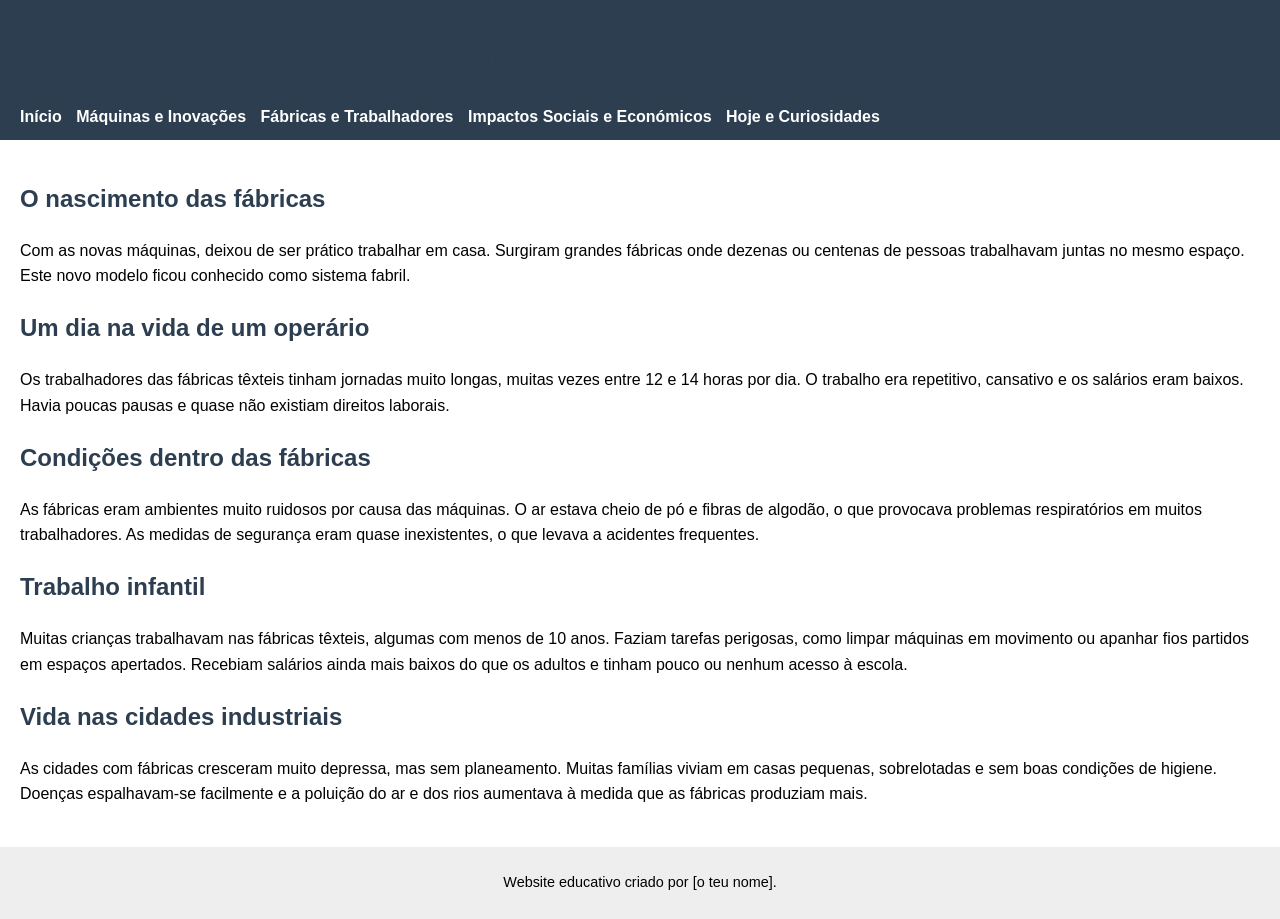
==== fabricas.html @ 40181a18 "Create fabricas.html" ====
<!DOCTYPE html>
<html lang="pt">
<head>
  <meta charset="UTF-8">
  <title>Fábricas e Trabalhadores</title>
  <link rel="stylesheet" href="style.css">
</head>
<body>
<header>
  <h1>Indústria Têxtil na Revolução Industrial</h1>
  <nav>
    <a href="index.html">Início</a>
    <a href="maquinas.html">Máquinas e Inovações</a>
    <a href="fabricas.html">Fábricas e Trabalhadores</a>
    <a href="impactos.html">Impactos Sociais e Económicos</a>
    <a href="hoje.html">Hoje e Curiosidades</a>
  </nav>
</header>

<main>
  <section>
    <h2>O nascimento das fábricas</h2>
    <p>
      Com as novas máquinas, deixou de ser prático trabalhar em casa.
      Surgiram grandes fábricas onde dezenas ou centenas de pessoas trabalhavam juntas no mesmo espaço.
      Este novo modelo ficou conhecido como sistema fabril.
    </p>
  </section>

  <section>
    <h2>Um dia na vida de um operário</h2>
    <p>
      Os trabalhadores das fábricas têxteis tinham jornadas muito longas, muitas vezes entre 12 e 14 horas por dia.
      O trabalho era repetitivo, cansativo e os salários eram baixos.
      Havia poucas pausas e quase não existiam direitos laborais.
    </p>
  </section>

  <section>
    <h2>Condições dentro das fábricas</h2>
    <p>
      As fábricas eram ambientes muito ruidosos por causa das máquinas.
      O ar estava cheio de pó e fibras de algodão, o que provocava problemas respiratórios em muitos trabalhadores.
      As medidas de segurança eram quase inexistentes, o que levava a acidentes frequentes.
    </p>
  </section>

  <section>
    <h2>Trabalho infantil</h2>
    <p>
      Muitas crianças trabalhavam nas fábricas têxteis, algumas com menos de 10 anos.
      Faziam tarefas perigosas, como limpar máquinas em movimento ou apanhar fios partidos em espaços apertados.
      Recebiam salários ainda mais baixos do que os adultos e tinham pouco ou nenhum acesso à escola.
    </p>
  </section>

  <section>
    <h2>Vida nas cidades industriais</h2>
    <p>
      As cidades com fábricas cresceram muito depressa, mas sem planeamento.
      Muitas famílias viviam em casas pequenas, sobrelotadas e sem boas condições de higiene.
      Doenças espalhavam‑se facilmente e a poluição do ar e dos rios aumentava à medida que as fábricas produziam mais.
    </p>
  </section>
</main>

<footer>
  <p>Website educativo criado por [o teu nome].</p>
</footer>
</body>
</html>
---- style.css ----
body {
  font-family: Arial, sans-serif;
  margin: 0;
  padding: 0;
  line-height: 1.6;
}

header {
  background-color: #2c3e50;
  color: white;
  padding: 10px 20px;
}

nav a {
  color: white;
  margin-right: 10px;
  text-decoration: none;
  font-weight: bold;
}

nav a:hover {
  text-decoration: underline;
}

main {
  padding: 20px;
}

section {
  margin-bottom: 20px;
}

h1, h2 {
  color: #2c3e50;
}

footer {
  background-color: #eee;
  text-align: center;
  padding: 10px;
  font-size: 0.9em;
}
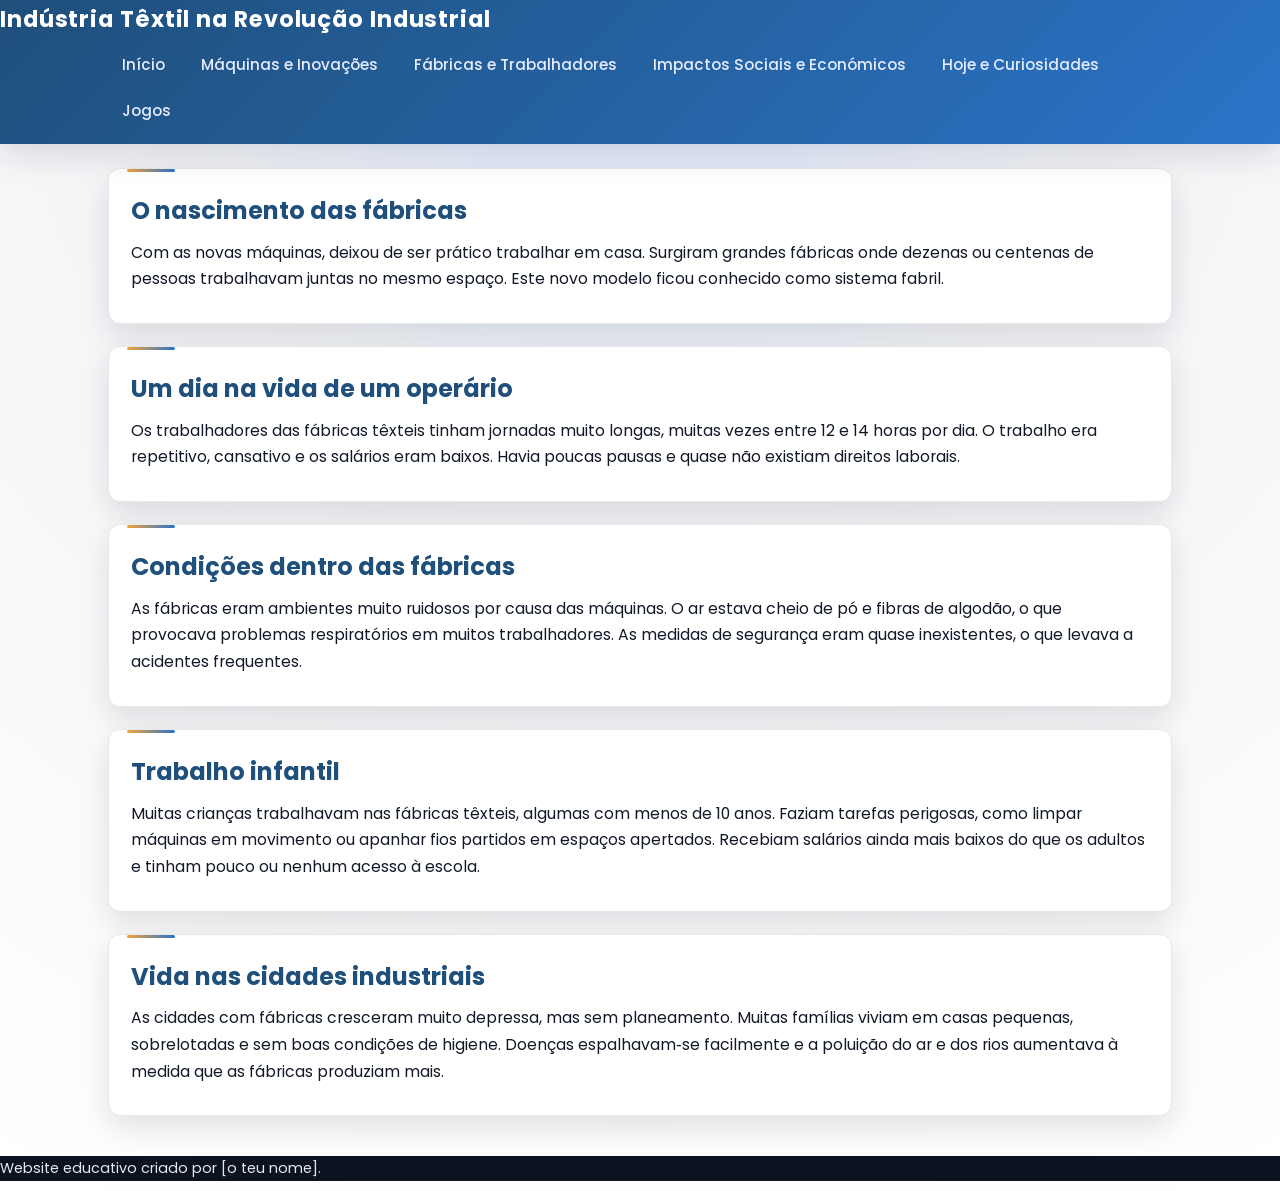
==== commit 084c7cbf: "Update fabricas.html" ====
--- a/fabricas.html
+++ b/fabricas.html
@@ -14,6 +14,8 @@
     <a href="fabricas.html">Fábricas e Trabalhadores</a>
     <a href="impactos.html">Impactos Sociais e Económicos</a>
     <a href="hoje.html">Hoje e Curiosidades</a>
+    <a href="pages/jogos.html">Jogos</a>
+
   </nav>
 </header>
 
--- a/style.css
+++ b/style.css
@@ -1,42 +1,255 @@
-body {
-  font-family: Arial, sans-serif;
+/* =========================
+   FONTES E CORES
+   ========================= */
+@import url('https://fonts.googleapis.com/css2?family=Poppins:wght@300;400;600;700&display=swap');
+
+:root {
+  --bg: #f3f4f6;
+  --bg-alt: #ffffff;
+  --primary: #1f4f7b;      /* azul escuro */
+  --primary-soft: #2b74c8; /* azul mais vivo */
+  --accent: #f2a33a;       /* laranja */
+  --text: #111827;
+  --text-light: #6b7280;
+  --border: #e5e7eb;
+  --radius: 12px;
+  --shadow: 0 12px 30px rgba(15, 23, 42, 0.12);
+  --max-width: 1100px;
+}
+
+/* Reset básico */
+* {
   margin: 0;
   padding: 0;
-  line-height: 1.6;
-}
-
+  box-sizing: border-box;
+}
+
+/* =========================
+   BASE
+   ========================= */
+html {
+  scroll-behavior: smooth;
+}
+
+body {
+  font-family: 'Poppins', system-ui, -apple-system, BlinkMacSystemFont, sans-serif;
+  background: radial-gradient(circle at top, #dde8ff 0, #f3f4f6 35%, #ffffff 100%);
+  color: var(--text);
+  line-height: 1.7;
+}
+
+/* =========================
+   HEADER + NAVBAR
+   ========================= */
 header {
-  background-color: #2c3e50;
-  color: white;
-  padding: 10px 20px;
-}
-
+  background: linear-gradient(135deg, var(--primary), var(--primary-soft));
+  color: #fff;
+  box-shadow: var(--shadow);
+  position: sticky;
+  top: 0;
+  z-index: 10;
+}
+
+header .wrapper,
+footer .wrapper {
+  max-width: var(--max-width);
+  margin: 0 auto;
+  padding: 12px 18px;
+  display: flex;
+  align-items: center;
+  justify-content: space-between;
+}
+
+header h1 {
+  font-size: 1.4rem;
+  font-weight: 700;
+  letter-spacing: 0.04em;
+}
+
+/* Se não usares .wrapper no HTML, não faz mal: o nav também funciona */
+nav {
+  max-width: var(--max-width);
+  margin: 0 auto;
+  padding: 8px 18px 14px;
+  display: flex;
+  flex-wrap: wrap;
+  gap: 8px;
+}
+
+/* Estilo dos links do menu */
 nav a {
-  color: white;
-  margin-right: 10px;
+  color: #e5ecff;
   text-decoration: none;
-  font-weight: bold;
+  padding: 6px 14px;
+  border-radius: 999px;
+  font-weight: 500;
+  font-size: 0.95rem;
+  transition: background 0.2s ease, transform 0.15s ease, box-shadow 0.15s ease;
 }
 
 nav a:hover {
+  background: rgba(255, 255, 255, 0.18);
+  box-shadow: 0 6px 14px rgba(15, 23, 42, 0.25);
+  transform: translateY(-1px);
+}
+
+/* Responsivo */
+@media (max-width: 720px) {
+  header h1 {
+    font-size: 1.1rem;
+  }
+  nav {
+    flex-direction: row;
+    flex-wrap: wrap;
+  }
+}
+
+/* =========================
+   MAIN / CONTEÚDO
+   ========================= */
+main {
+  max-width: var(--max-width);
+  margin: 24px auto 40px;
+  padding: 0 18px;
+}
+
+/* Secções como cartões */
+section {
+  background: var(--bg-alt);
+  border-radius: var(--radius);
+  border: 1px solid var(--border);
+  padding: 22px 22px 20px;
+  margin-bottom: 22px;
+  box-shadow: var(--shadow);
+  position: relative;
+  overflow: hidden;
+}
+
+/* Barra colorida discreta no topo das secções */
+section::before {
+  content: "";
+  position: absolute;
+  top: 0;
+  left: 18px;
+  width: 48px;
+  height: 3px;
+  border-radius: 999px;
+  background: linear-gradient(90deg, var(--accent), var(--primary-soft));
+}
+
+/* Títulos */
+h2 {
+  font-size: 1.5rem;
+  color: var(--primary);
+  margin-bottom: 8px;
+}
+
+h3 {
+  font-size: 1.15rem;
+  color: var(--primary-soft);
+  margin-top: 12px;
+  margin-bottom: 4px;
+}
+
+/* Texto */
+p {
+  font-size: 0.98rem;
+  color: var(--text);
+  margin-bottom: 10px;
+}
+
+p + p {
+  margin-top: 2px;
+}
+
+/* Texto mais leve (se quiseres usar <span class="sub">...) */
+.sub {
+  color: var(--text-light);
+  font-size: 0.9rem;
+}
+
+/* Listas (linha do tempo, curiosidades) */
+ul {
+  list-style: none;
+  margin-top: 8px;
+}
+
+ul li {
+  position: relative;
+  padding-left: 22px;
+  margin-bottom: 6px;
+  color: var(--text);
+}
+
+ul li::before {
+  content: "";
+  position: absolute;
+  left: 6px;
+  top: 8px;
+  width: 8px;
+  height: 8px;
+  border-radius: 999px;
+  background: var(--accent);
+}
+
+/* Links dentro do texto */
+main a {
+  color: var(--primary-soft);
   text-decoration: underline;
-}
-
-main {
-  padding: 20px;
-}
-
-section {
-  margin-bottom: 20px;
-}
-
-h1, h2 {
-  color: #2c3e50;
-}
-
+  text-underline-offset: 3px;
+  text-decoration-thickness: 2px;
+}
+
+main a:hover {
+  color: var(--accent);
+}
+
+/* =========================
+   IMAGENS
+   ========================= */
+img {
+  max-width: 100%;
+  height: auto;
+  border-radius: 10px;
+  display: block;
+  margin: 10px auto 0;
+  box-shadow: 0 10px 20px rgba(15, 23, 42, 0.25);
+}
+
+/* =========================
+   FOOTER
+   ========================= */
 footer {
-  background-color: #eee;
+  background: #0b1220;
+  color: #e5e7eb;
+  margin-top: 24px;
+}
+
+footer .wrapper {
+  padding-top: 14px;
+  padding-bottom: 14px;
   text-align: center;
-  padding: 10px;
-  font-size: 0.9em;
-}
+}
+
+footer p {
+  font-size: 0.9rem;
+  color: #e5e7eb;
+}
+
+/* =========================
+   RESPONSIVO EXTRA
+   ========================= */
+@media (max-width: 480px) {
+  main {
+    padding: 0 12px;
+  }
+  section {
+    padding: 18px 16px 16px;
+  }
+  h2 {
+    font-size: 1.3rem;
+  }
+  p {
+    font-size: 0.95rem;
+  }
+}
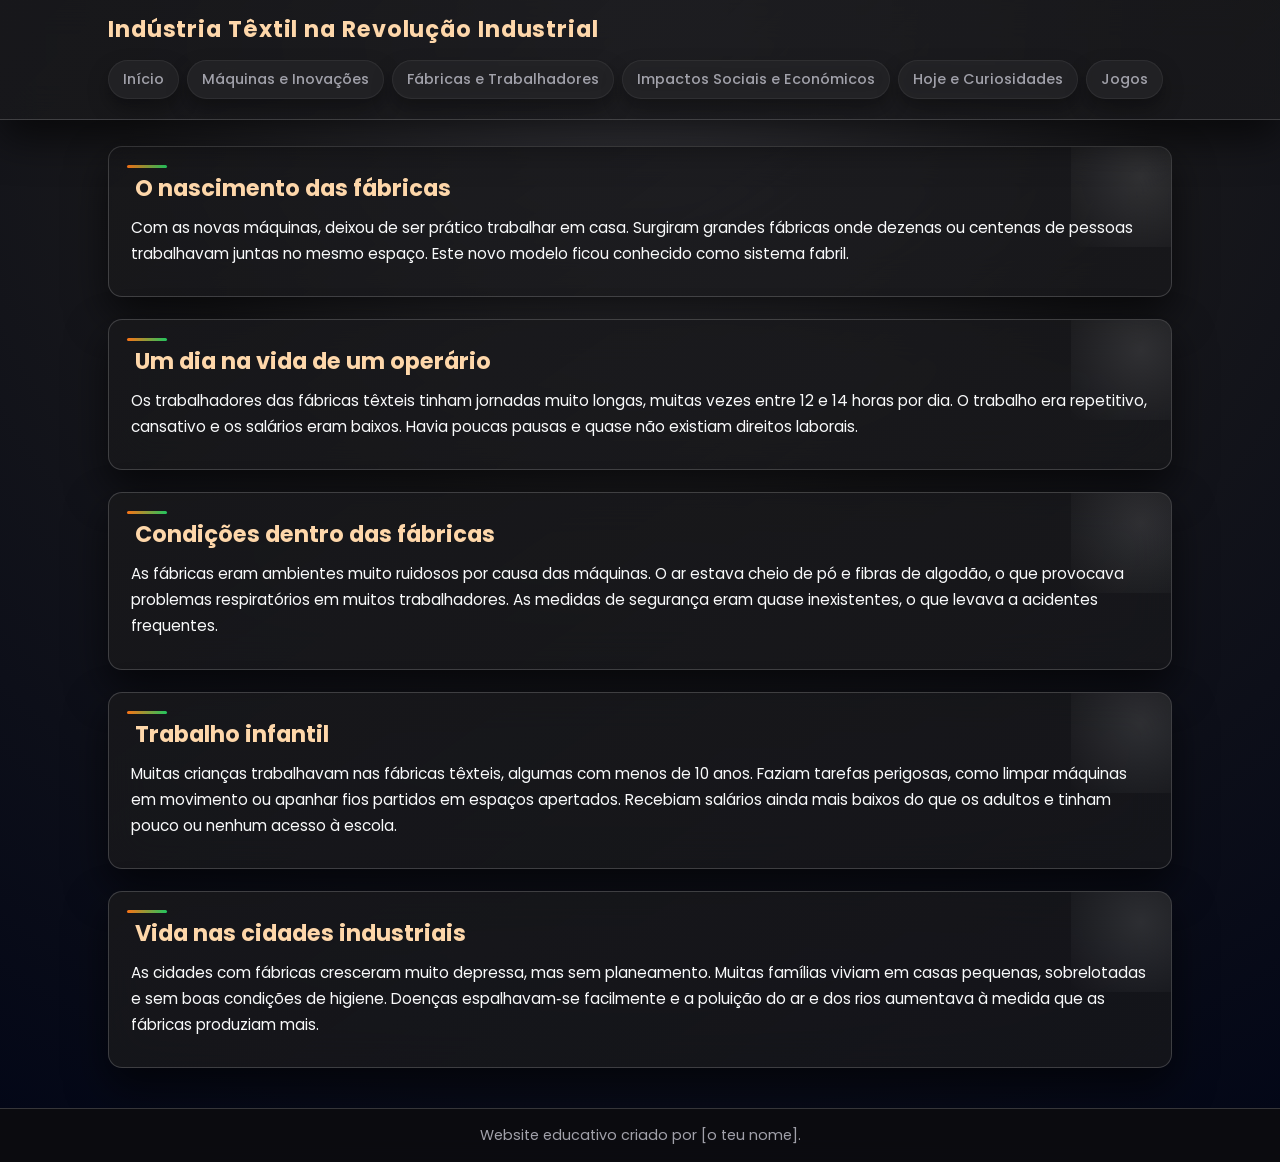
==== commit c906b7e5: "Update fabricas.html" ====
--- a/fabricas.html
+++ b/fabricas.html
@@ -14,7 +14,7 @@
     <a href="fabricas.html">Fábricas e Trabalhadores</a>
     <a href="impactos.html">Impactos Sociais e Económicos</a>
     <a href="hoje.html">Hoje e Curiosidades</a>
-    <a href="pages/jogos.html">Jogos</a>
+    <a href="jogos.html">Jogos</a>
 
   </nav>
 </header>
--- a/style.css
+++ b/style.css
@@ -1,23 +1,25 @@
 /* =========================
-   FONTES E CORES
+   FONTES E VARIÁVEIS
    ========================= */
 @import url('https://fonts.googleapis.com/css2?family=Poppins:wght@300;400;600;700&display=swap');
 
 :root {
-  --bg: #f3f4f6;
-  --bg-alt: #ffffff;
-  --primary: #1f4f7b;      /* azul escuro */
-  --primary-soft: #2b74c8; /* azul mais vivo */
-  --accent: #f2a33a;       /* laranja */
-  --text: #111827;
-  --text-light: #6b7280;
-  --border: #e5e7eb;
-  --radius: 12px;
-  --shadow: 0 12px 30px rgba(15, 23, 42, 0.12);
+  --bg: #171717;
+  --bg-gradient: radial-gradient(circle at top, #3f3f46 0, #18181b 40%, #020617 100%);
+  --glass: rgba(24, 24, 27, 0.78);
+  --glass-soft: rgba(39, 39, 42, 0.78);
+  --border: rgba(250, 250, 250, 0.18);
+  --accent: #f97316;      /* laranja */
+  --accent-soft: #fed7aa;
+  --accent-2: #22c55e;    /* verde */
+  --text: #f9fafb;
+  --text-muted: #a1a1aa;
+  --radius: 14px;
+  --shadow-glass: 0 18px 40px rgba(0, 0, 0, 0.6);
   --max-width: 1100px;
 }
 
-/* Reset básico */
+/* Reset */
 * {
   margin: 0;
   padding: 0;
@@ -33,64 +35,71 @@
 
 body {
   font-family: 'Poppins', system-ui, -apple-system, BlinkMacSystemFont, sans-serif;
-  background: radial-gradient(circle at top, #dde8ff 0, #f3f4f6 35%, #ffffff 100%);
+  background: var(--bg-gradient);
   color: var(--text);
   line-height: 1.7;
 }
 
 /* =========================
-   HEADER + NAVBAR
+   HEADER + NAVBAR (VIDRO)
    ========================= */
 header {
-  background: linear-gradient(135deg, var(--primary), var(--primary-soft));
-  color: #fff;
-  box-shadow: var(--shadow);
   position: sticky;
   top: 0;
-  z-index: 10;
-}
-
-header .wrapper,
-footer .wrapper {
+  z-index: 20;
+  background: linear-gradient(
+      135deg,
+      rgba(24, 24, 27, 0.92),
+      rgba(24, 24, 27, 0.8)
+    );
+  backdrop-filter: blur(18px);
+  -webkit-backdrop-filter: blur(18px);
+  border-bottom: 1px solid var(--border);
+  box-shadow: var(--shadow-glass);
+}
+
+header h1 {
   max-width: var(--max-width);
   margin: 0 auto;
-  padding: 12px 18px;
-  display: flex;
-  align-items: center;
-  justify-content: space-between;
-}
-
-header h1 {
+  padding: 10px 18px 0;
   font-size: 1.4rem;
   font-weight: 700;
   letter-spacing: 0.04em;
-}
-
-/* Se não usares .wrapper no HTML, não faz mal: o nav também funciona */
+  color: var(--accent-soft);
+}
+
+/* NAV */
 nav {
   max-width: var(--max-width);
-  margin: 0 auto;
-  padding: 8px 18px 14px;
+  margin: 4px auto 8px;
+  padding: 8px 18px 12px;
   display: flex;
   flex-wrap: wrap;
   gap: 8px;
 }
 
-/* Estilo dos links do menu */
 nav a {
-  color: #e5ecff;
+  color: var(--text-muted);
   text-decoration: none;
   padding: 6px 14px;
   border-radius: 999px;
   font-weight: 500;
-  font-size: 0.95rem;
-  transition: background 0.2s ease, transform 0.15s ease, box-shadow 0.15s ease;
+  font-size: 0.9rem;
+  background: rgba(39, 39, 42, 0.7);
+  border: 1px solid rgba(250, 250, 250, 0.06);
+  backdrop-filter: blur(10px);
+  -webkit-backdrop-filter: blur(10px);
+  box-shadow: 0 10px 20px rgba(0, 0, 0, 0.35);
+  transition: background 0.2s ease, color 0.2s ease, transform 0.12s ease,
+    box-shadow 0.12s ease, border-color 0.2s ease;
 }
 
 nav a:hover {
-  background: rgba(255, 255, 255, 0.18);
-  box-shadow: 0 6px 14px rgba(15, 23, 42, 0.25);
+  background: rgba(24, 24, 27, 0.95);
+  color: var(--accent-soft);
+  border-color: rgba(248, 250, 252, 0.3);
   transform: translateY(-1px);
+  box-shadow: 0 14px 26px rgba(0, 0, 0, 0.55);
 }
 
 /* Responsivo */
@@ -98,77 +107,93 @@
   header h1 {
     font-size: 1.1rem;
   }
-  nav {
-    flex-direction: row;
-    flex-wrap: wrap;
-  }
-}
-
-/* =========================
-   MAIN / CONTEÚDO
+}
+
+/* =========================
+   MAIN / SEÇÕES (CARTÕES VIDRO)
    ========================= */
 main {
   max-width: var(--max-width);
-  margin: 24px auto 40px;
+  margin: 26px auto 40px;
   padding: 0 18px;
 }
 
-/* Secções como cartões */
 section {
-  background: var(--bg-alt);
+  position: relative;
+  margin-bottom: 22px;
+  padding: 22px 22px 20px;
   border-radius: var(--radius);
+  background: linear-gradient(
+      145deg,
+      rgba(24, 24, 27, 0.88),
+      rgba(24, 24, 27, 0.75)
+    );
   border: 1px solid var(--border);
-  padding: 22px 22px 20px;
-  margin-bottom: 22px;
-  box-shadow: var(--shadow);
-  position: relative;
+  backdrop-filter: blur(20px);
+  -webkit-backdrop-filter: blur(20px);
+  box-shadow: var(--shadow-glass);
   overflow: hidden;
 }
 
-/* Barra colorida discreta no topo das secções */
+/* detalhe decorativo em cima da secção */
 section::before {
   content: "";
   position: absolute;
-  top: 0;
+  top: -40px;
+  right: -40px;
+  width: 140px;
+  height: 140px;
+  background: radial-gradient(circle, rgba(248, 250, 252, 0.12), transparent);
+  opacity: 0.9;
+}
+
+/* pequena barra colorida à esquerda do título */
+section::after {
+  content: "";
+  position: absolute;
+  top: 18px;
   left: 18px;
-  width: 48px;
+  width: 40px;
   height: 3px;
   border-radius: 999px;
-  background: linear-gradient(90deg, var(--accent), var(--primary-soft));
-}
-
-/* Títulos */
+  background: linear-gradient(90deg, var(--accent), var(--accent-2));
+}
+
+/* =========================
+   TÍTULOS E TEXTO
+   ========================= */
 h2 {
-  font-size: 1.5rem;
-  color: var(--primary);
+  font-size: 1.4rem;
+  color: var(--accent-soft);
   margin-bottom: 8px;
+  padding-left: 4px;
 }
 
 h3 {
-  font-size: 1.15rem;
-  color: var(--primary-soft);
+  font-size: 1.1rem;
+  color: var(--accent);
   margin-top: 12px;
   margin-bottom: 4px;
 }
 
-/* Texto */
 p {
-  font-size: 0.98rem;
+  font-size: 0.96rem;
   color: var(--text);
-  margin-bottom: 10px;
+  margin-bottom: 9px;
 }
 
 p + p {
   margin-top: 2px;
 }
 
-/* Texto mais leve (se quiseres usar <span class="sub">...) */
 .sub {
-  color: var(--text-light);
-  font-size: 0.9rem;
-}
-
-/* Listas (linha do tempo, curiosidades) */
+  font-size: 0.88rem;
+  color: var(--text-muted);
+}
+
+/* =========================
+   LISTAS
+   ========================= */
 ul {
   list-style: none;
   margin-top: 8px;
@@ -179,6 +204,7 @@
   padding-left: 22px;
   margin-bottom: 6px;
   color: var(--text);
+  font-size: 0.95rem;
 }
 
 ul li::before {
@@ -186,54 +212,56 @@
   position: absolute;
   left: 6px;
   top: 8px;
-  width: 8px;
-  height: 8px;
+  width: 7px;
+  height: 7px;
   border-radius: 999px;
-  background: var(--accent);
-}
-
-/* Links dentro do texto */
+  background: radial-gradient(circle, var(--accent), var(--accent-2));
+}
+
+/* =========================
+   IMAGENS
+   ========================= */
+img {
+  max-width: 100%;
+  height: auto;
+  border-radius: 12px;
+  display: block;
+  margin: 10px auto 0;
+  box-shadow: 0 16px 35px rgba(0, 0, 0, 0.7);
+  border: 1px solid rgba(250, 250, 250, 0.1);
+}
+
+/* =========================
+   LINKS NO CONTEÚDO
+   ========================= */
 main a {
-  color: var(--primary-soft);
+  color: var(--accent-soft);
   text-decoration: underline;
   text-underline-offset: 3px;
   text-decoration-thickness: 2px;
 }
 
 main a:hover {
-  color: var(--accent);
-}
-
-/* =========================
-   IMAGENS
-   ========================= */
-img {
-  max-width: 100%;
-  height: auto;
-  border-radius: 10px;
-  display: block;
-  margin: 10px auto 0;
-  box-shadow: 0 10px 20px rgba(15, 23, 42, 0.25);
+  color: var(--accent-2);
 }
 
 /* =========================
    FOOTER
    ========================= */
 footer {
-  background: #0b1220;
-  color: #e5e7eb;
-  margin-top: 24px;
-}
-
-footer .wrapper {
-  padding-top: 14px;
-  padding-bottom: 14px;
+  background: rgba(12, 12, 16, 0.96);
+  border-top: 1px solid var(--border);
+  backdrop-filter: blur(12px);
+  -webkit-backdrop-filter: blur(12px);
+}
+
+footer p {
+  max-width: var(--max-width);
+  margin: 0 auto;
+  padding: 14px 18px;
   text-align: center;
-}
-
-footer p {
   font-size: 0.9rem;
-  color: #e5e7eb;
+  color: var(--text-muted);
 }
 
 /* =========================
@@ -247,9 +275,9 @@
     padding: 18px 16px 16px;
   }
   h2 {
-    font-size: 1.3rem;
+    font-size: 1.25rem;
   }
   p {
-    font-size: 0.95rem;
-  }
-}
+    font-size: 0.93rem;
+  }
+}
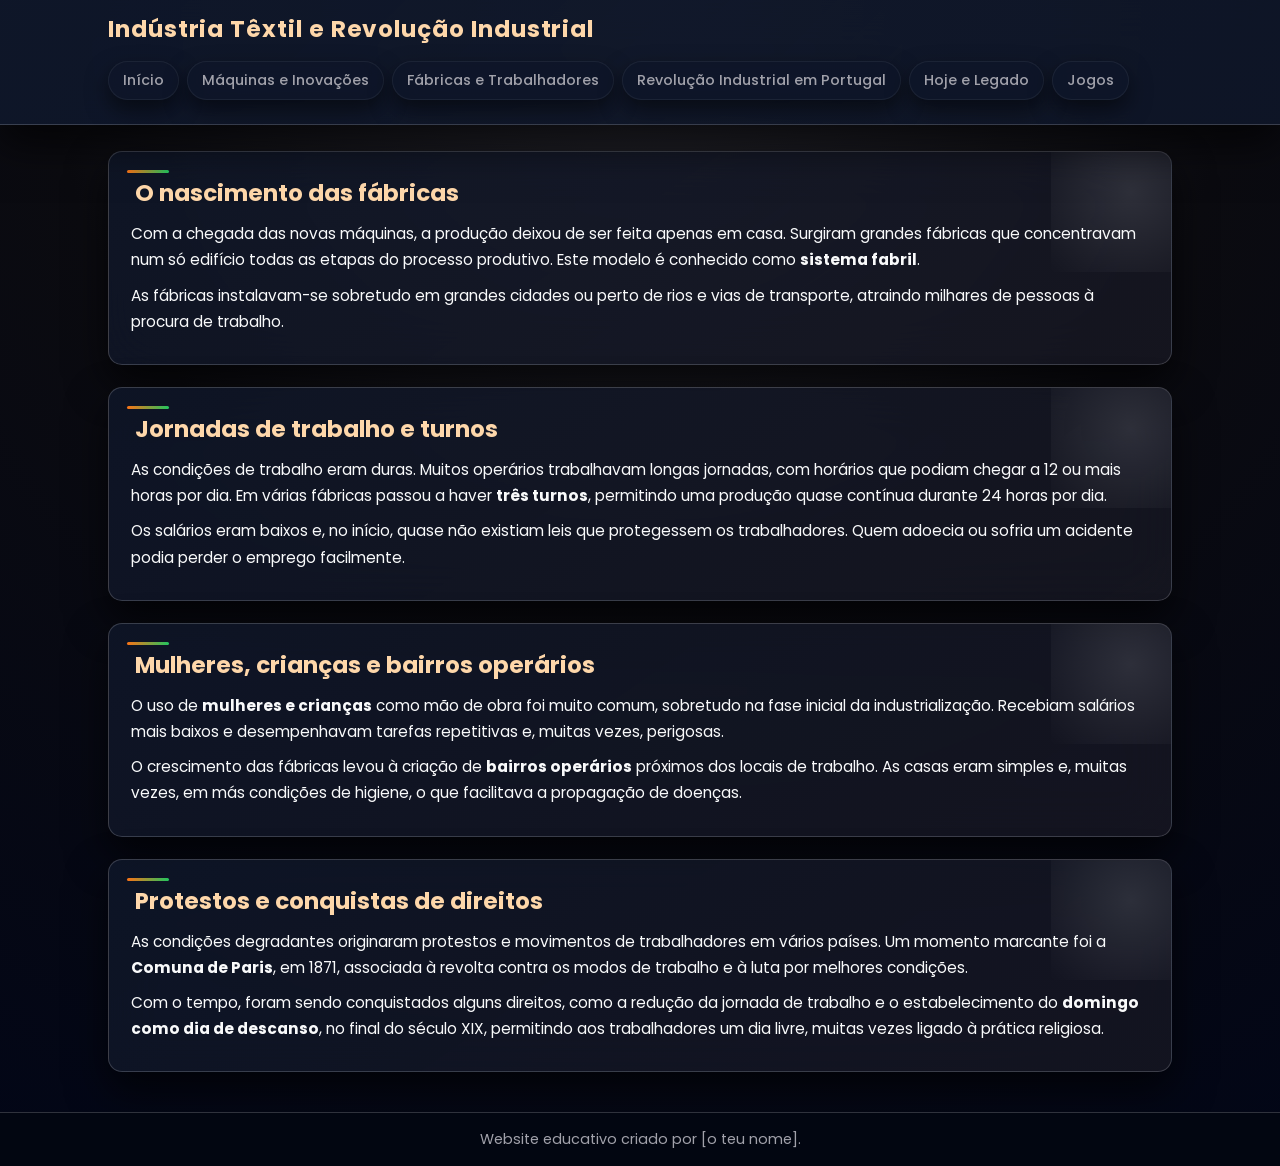
==== commit 3bda9292: "Update fabricas.html" ====
--- a/fabricas.html
+++ b/fabricas.html
@@ -7,15 +7,14 @@
 </head>
 <body>
 <header>
-  <h1>Indústria Têxtil na Revolução Industrial</h1>
+  <h1>Indústria Têxtil e Revolução Industrial</h1>
   <nav>
     <a href="index.html">Início</a>
     <a href="maquinas.html">Máquinas e Inovações</a>
     <a href="fabricas.html">Fábricas e Trabalhadores</a>
-    <a href="impactos.html">Impactos Sociais e Económicos</a>
-    <a href="hoje.html">Hoje e Curiosidades</a>
+    <a href="portugal.html">Revolução Industrial em Portugal</a>
+    <a href="hoje.html">Hoje e Legado</a>
     <a href="jogos.html">Jogos</a>
-
   </nav>
 </header>
 
@@ -23,45 +22,55 @@
   <section>
     <h2>O nascimento das fábricas</h2>
     <p>
-      Com as novas máquinas, deixou de ser prático trabalhar em casa.
-      Surgiram grandes fábricas onde dezenas ou centenas de pessoas trabalhavam juntas no mesmo espaço.
-      Este novo modelo ficou conhecido como sistema fabril.
+      Com a chegada das novas máquinas, a produção deixou de ser feita apenas em casa.
+      Surgiram grandes fábricas que concentravam num só edifício todas as etapas do processo
+      produtivo. Este modelo é conhecido como <strong>sistema fabril</strong>.
+    </p>
+    <p>
+      As fábricas instalavam-se sobretudo em grandes cidades ou perto de rios e vias de
+      transporte, atraindo milhares de pessoas à procura de trabalho.
     </p>
   </section>
 
   <section>
-    <h2>Um dia na vida de um operário</h2>
+    <h2>Jornadas de trabalho e turnos</h2>
     <p>
-      Os trabalhadores das fábricas têxteis tinham jornadas muito longas, muitas vezes entre 12 e 14 horas por dia.
-      O trabalho era repetitivo, cansativo e os salários eram baixos.
-      Havia poucas pausas e quase não existiam direitos laborais.
+      As condições de trabalho eram duras. Muitos operários trabalhavam longas jornadas,
+      com horários que podiam chegar a 12 ou mais horas por dia. Em várias fábricas
+      passou a haver <strong>três turnos</strong>, permitindo uma produção quase contínua durante
+      24 horas por dia.
+    </p>
+    <p>
+      Os salários eram baixos e, no início, quase não existiam leis que protegessem os
+      trabalhadores. Quem adoecia ou sofria um acidente podia perder o emprego facilmente.
     </p>
   </section>
 
   <section>
-    <h2>Condições dentro das fábricas</h2>
+    <h2>Mulheres, crianças e bairros operários</h2>
     <p>
-      As fábricas eram ambientes muito ruidosos por causa das máquinas.
-      O ar estava cheio de pó e fibras de algodão, o que provocava problemas respiratórios em muitos trabalhadores.
-      As medidas de segurança eram quase inexistentes, o que levava a acidentes frequentes.
+      O uso de <strong>mulheres e crianças</strong> como mão de obra foi muito comum, sobretudo na fase
+      inicial da industrialização. Recebiam salários mais baixos e desempenhavam tarefas
+      repetitivas e, muitas vezes, perigosas.
+    </p>
+    <p>
+      O crescimento das fábricas levou à criação de <strong>bairros operários</strong> próximos dos locais
+      de trabalho. As casas eram simples e, muitas vezes, em más condições de higiene, o
+      que facilitava a propagação de doenças.
     </p>
   </section>
 
   <section>
-    <h2>Trabalho infantil</h2>
+    <h2>Protestos e conquistas de direitos</h2>
     <p>
-      Muitas crianças trabalhavam nas fábricas têxteis, algumas com menos de 10 anos.
-      Faziam tarefas perigosas, como limpar máquinas em movimento ou apanhar fios partidos em espaços apertados.
-      Recebiam salários ainda mais baixos do que os adultos e tinham pouco ou nenhum acesso à escola.
+      As condições degradantes originaram protestos e movimentos de trabalhadores em vários
+      países. Um momento marcante foi a <strong>Comuna de Paris</strong>, em 1871, associada à revolta
+      contra os modos de trabalho e à luta por melhores condições.
     </p>
-  </section>
-
-  <section>
-    <h2>Vida nas cidades industriais</h2>
     <p>
-      As cidades com fábricas cresceram muito depressa, mas sem planeamento.
-      Muitas famílias viviam em casas pequenas, sobrelotadas e sem boas condições de higiene.
-      Doenças espalhavam‑se facilmente e a poluição do ar e dos rios aumentava à medida que as fábricas produziam mais.
+      Com o tempo, foram sendo conquistados alguns direitos, como a redução da jornada de
+      trabalho e o estabelecimento do <strong>domingo como dia de descanso</strong>, no final do século XIX,
+      permitindo aos trabalhadores um dia livre, muitas vezes ligado à prática religiosa.
     </p>
   </section>
 </main>
--- a/style.css
+++ b/style.css
@@ -4,18 +4,17 @@
 @import url('https://fonts.googleapis.com/css2?family=Poppins:wght@300;400;600;700&display=swap');
 
 :root {
-  --bg: #171717;
-  --bg-gradient: radial-gradient(circle at top, #3f3f46 0, #18181b 40%, #020617 100%);
-  --glass: rgba(24, 24, 27, 0.78);
-  --glass-soft: rgba(39, 39, 42, 0.78);
-  --border: rgba(250, 250, 250, 0.18);
+  --bg-gradient: radial-gradient(circle at top, #27272f 0, #0b0b10 45%, #020617 100%);
+  --panel: rgba(15, 23, 42, 0.82);
+  --panel-soft: rgba(24, 24, 35, 0.78);
+  --border: rgba(248, 250, 252, 0.18);
   --accent: #f97316;      /* laranja */
   --accent-soft: #fed7aa;
   --accent-2: #22c55e;    /* verde */
   --text: #f9fafb;
   --text-muted: #a1a1aa;
   --radius: 14px;
-  --shadow-glass: 0 18px 40px rgba(0, 0, 0, 0.6);
+  --shadow: 0 18px 40px rgba(0, 0, 0, 0.65);
   --max-width: 1100px;
 }
 
@@ -41,7 +40,7 @@
 }
 
 /* =========================
-   HEADER + NAVBAR (VIDRO)
+   HEADER + NAVBAR (GLASS)
    ========================= */
 header {
   position: sticky;
@@ -49,20 +48,20 @@
   z-index: 20;
   background: linear-gradient(
       135deg,
-      rgba(24, 24, 27, 0.92),
-      rgba(24, 24, 27, 0.8)
+      rgba(15, 23, 42, 0.96),
+      rgba(15, 23, 42, 0.86)
     );
-  backdrop-filter: blur(18px);
-  -webkit-backdrop-filter: blur(18px);
+  backdrop-filter: blur(20px);
+  -webkit-backdrop-filter: blur(20px);
   border-bottom: 1px solid var(--border);
-  box-shadow: var(--shadow-glass);
+  box-shadow: var(--shadow);
 }
 
 header h1 {
   max-width: var(--max-width);
   margin: 0 auto;
   padding: 10px 18px 0;
-  font-size: 1.4rem;
+  font-size: 1.45rem;
   font-weight: 700;
   letter-spacing: 0.04em;
   color: var(--accent-soft);
@@ -71,8 +70,8 @@
 /* NAV */
 nav {
   max-width: var(--max-width);
-  margin: 4px auto 8px;
-  padding: 8px 18px 12px;
+  margin: 4px auto 10px;
+  padding: 8px 18px 14px;
   display: flex;
   flex-wrap: wrap;
   gap: 8px;
@@ -85,32 +84,32 @@
   border-radius: 999px;
   font-weight: 500;
   font-size: 0.9rem;
-  background: rgba(39, 39, 42, 0.7);
-  border: 1px solid rgba(250, 250, 250, 0.06);
-  backdrop-filter: blur(10px);
-  -webkit-backdrop-filter: blur(10px);
-  box-shadow: 0 10px 20px rgba(0, 0, 0, 0.35);
+  background: rgba(15, 23, 42, 0.78);
+  border: 1px solid rgba(248, 250, 252, 0.06);
+  backdrop-filter: blur(12px);
+  -webkit-backdrop-filter: blur(12px);
+  box-shadow: 0 10px 22px rgba(0, 0, 0, 0.5);
   transition: background 0.2s ease, color 0.2s ease, transform 0.12s ease,
     box-shadow 0.12s ease, border-color 0.2s ease;
 }
 
 nav a:hover {
-  background: rgba(24, 24, 27, 0.95);
+  background: rgba(15, 23, 42, 0.98);
   color: var(--accent-soft);
   border-color: rgba(248, 250, 252, 0.3);
   transform: translateY(-1px);
-  box-shadow: 0 14px 26px rgba(0, 0, 0, 0.55);
+  box-shadow: 0 16px 30px rgba(0, 0, 0, 0.65);
 }
 
 /* Responsivo */
 @media (max-width: 720px) {
   header h1 {
-    font-size: 1.1rem;
-  }
-}
-
-/* =========================
-   MAIN / SEÇÕES (CARTÕES VIDRO)
+    font-size: 1.15rem;
+  }
+}
+
+/* =========================
+   MAIN / SEÇÕES (PAINÉIS)
    ========================= */
 main {
   max-width: var(--max-width);
@@ -125,35 +124,35 @@
   border-radius: var(--radius);
   background: linear-gradient(
       145deg,
-      rgba(24, 24, 27, 0.88),
-      rgba(24, 24, 27, 0.75)
+      var(--panel),
+      var(--panel-soft)
     );
   border: 1px solid var(--border);
-  backdrop-filter: blur(20px);
-  -webkit-backdrop-filter: blur(20px);
-  box-shadow: var(--shadow-glass);
+  backdrop-filter: blur(25px);
+  -webkit-backdrop-filter: blur(25px);
+  box-shadow: var(--shadow);
   overflow: hidden;
 }
 
-/* detalhe decorativo em cima da secção */
+/* brilho decorativo */
 section::before {
   content: "";
   position: absolute;
   top: -40px;
   right: -40px;
-  width: 140px;
-  height: 140px;
-  background: radial-gradient(circle, rgba(248, 250, 252, 0.12), transparent);
+  width: 160px;
+  height: 160px;
+  background: radial-gradient(circle, rgba(248, 250, 252, 0.13), transparent);
   opacity: 0.9;
 }
 
-/* pequena barra colorida à esquerda do título */
+/* barra colorida junto ao título */
 section::after {
   content: "";
   position: absolute;
   top: 18px;
   left: 18px;
-  width: 40px;
+  width: 42px;
   height: 3px;
   border-radius: 999px;
   background: linear-gradient(90deg, var(--accent), var(--accent-2));
@@ -163,7 +162,7 @@
    TÍTULOS E TEXTO
    ========================= */
 h2 {
-  font-size: 1.4rem;
+  font-size: 1.45rem;
   color: var(--accent-soft);
   margin-bottom: 8px;
   padding-left: 4px;
@@ -228,7 +227,7 @@
   display: block;
   margin: 10px auto 0;
   box-shadow: 0 16px 35px rgba(0, 0, 0, 0.7);
-  border: 1px solid rgba(250, 250, 250, 0.1);
+  border: 1px solid rgba(248, 250, 252, 0.12);
 }
 
 /* =========================
@@ -246,13 +245,128 @@
 }
 
 /* =========================
+   SOPA DE LETRAS (para jogos.html)
+   ========================= */
+.sopa-container {
+  display: flex;
+  flex-direction: column;
+  gap: 16px;
+  align-items: center;
+}
+
+.sopa-grid {
+  border-collapse: collapse;
+  margin-top: 10px;
+  user-select: none;
+}
+
+.sopa-grid td {
+  width: 32px;
+  height: 32px;
+  text-align: center;
+  vertical-align: middle;
+  border: 1px solid rgba(248, 250, 252, 0.25);
+  font-weight: 600;
+  text-transform: uppercase;
+  cursor: pointer;
+  background-color: rgba(15, 23, 42, 0.9);
+  color: #f9fafb; /* letras sempre visíveis */
+  transition: background 0.15s ease, color 0.15s ease, transform 0.08s ease;
+}
+
+.sopa-grid td:hover {
+  transform: translateY(-1px);
+}
+
+.sopa-grid td.selecionado {
+  background-color: #4b5563;
+  color: #f9fafb;
+}
+
+.sopa-grid td.certo {
+  background-color: #22c55e;
+  color: #ffffff;
+}
+
+.sopa-grid td.errado {
+  background-color: #fecaca;
+  color: #111827;
+}
+
+.lista-palavras {
+  display: flex;
+  flex-wrap: wrap;
+  gap: 8px 16px;
+  justify-content: center;
+  margin-top: 10px;
+}
+
+.lista-palavras span {
+  background: rgba(24, 24, 35, 0.85);
+  border-radius: 999px;
+  padding: 4px 10px;
+  font-size: 0.85rem;
+  font-weight: 600;
+  text-transform: uppercase;
+  color: var(--accent-soft);
+  border: 1px solid rgba(248, 250, 252, 0.18);
+}
+
+.lista-palavras span.encontrada {
+  background: #22c55e;
+  color: #ffffff;
+}
+
+.dica {
+  font-size: 0.9rem;
+  color: var(--text-muted);
+  text-align: center;
+  margin-top: 6px;
+}
+
+.botoes-jogo {
+  display: flex;
+  gap: 10px;
+  margin-top: 10px;
+  justify-content: center;
+  flex-wrap: wrap;
+}
+
+.botoes-jogo button {
+  padding: 6px 14px;
+  border-radius: 999px;
+  border: 1px solid rgba(248, 250, 252, 0.25);
+  background: rgba(24, 24, 35, 0.9);
+  color: var(--text);
+  font-weight: 600;
+  cursor: pointer;
+  box-shadow: 0 10px 24px rgba(0, 0, 0, 0.55);
+  transition: background 0.2s ease, transform 0.1s ease, box-shadow 0.1s ease,
+    border-color 0.2s ease;
+}
+
+.botoes-jogo button:hover {
+  background: rgba(15, 23, 42, 1);
+  border-color: var(--accent-soft);
+  transform: translateY(-1px);
+  box-shadow: 0 14px 30px rgba(0, 0, 0, 0.7);
+}
+
+.mensagem {
+  margin-top: 8px;
+  font-size: 0.95rem;
+  text-align: center;
+  font-weight: 600;
+}
+
+/* =========================
    FOOTER
    ========================= */
 footer {
-  background: rgba(12, 12, 16, 0.96);
+  background: rgba(3, 7, 18, 0.96);
   border-top: 1px solid var(--border);
-  backdrop-filter: blur(12px);
-  -webkit-backdrop-filter: blur(12px);
+  backdrop-filter: blur(14px);
+  -webkit-backdrop-filter: blur(14px);
 }
 
 footer p {
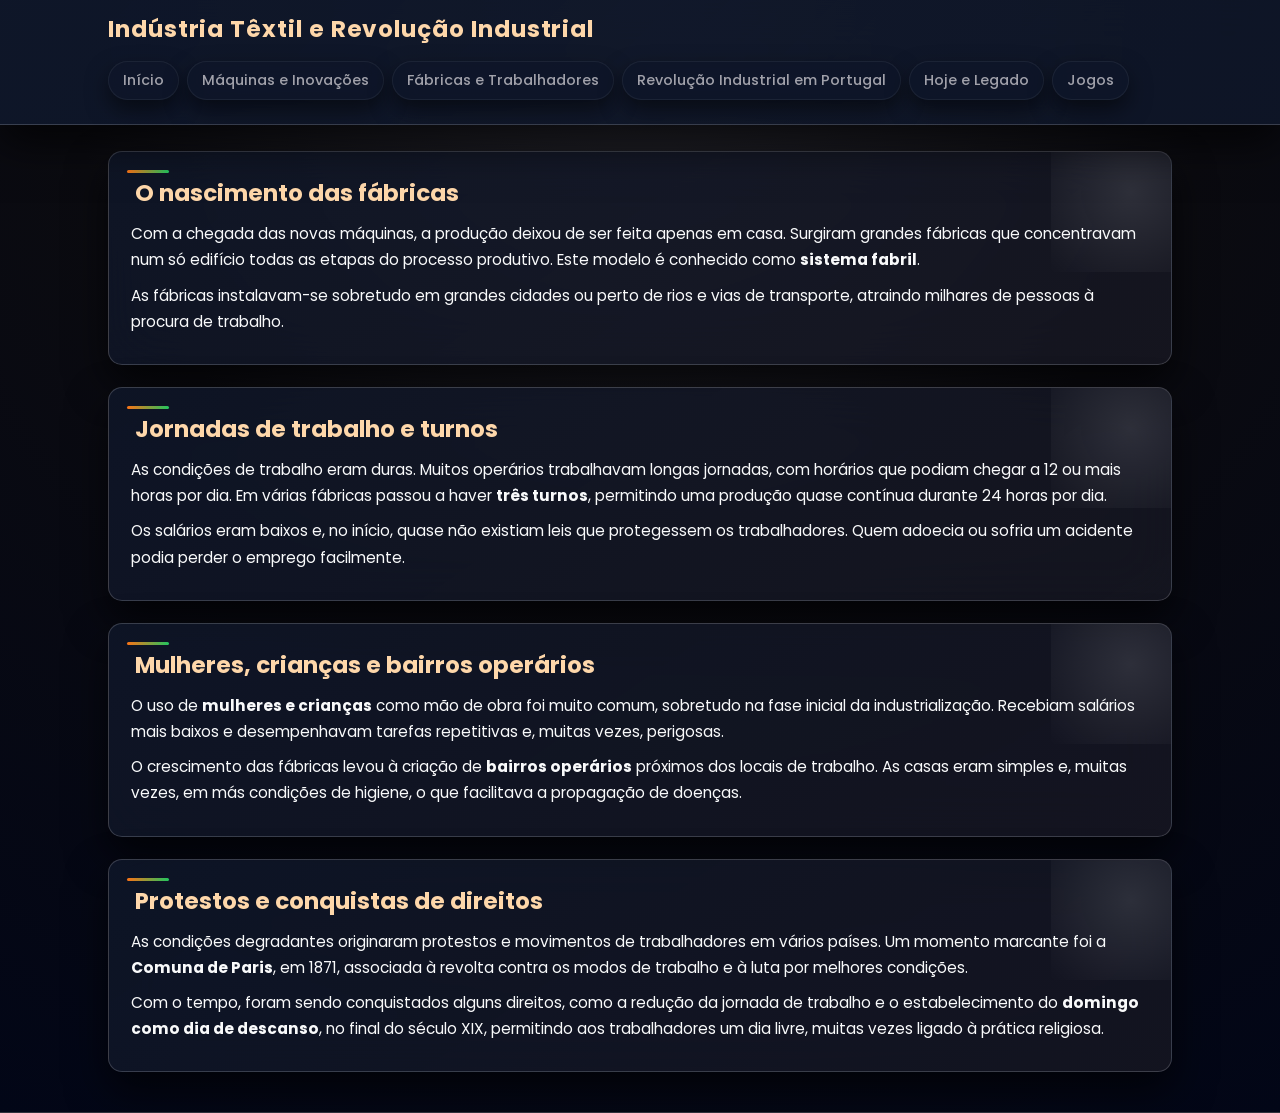
==== commit 3aef095c: "Update fabricas.html" ====
--- a/fabricas.html
+++ b/fabricas.html
@@ -76,7 +76,7 @@
 </main>
 
 <footer>
-  <p>Website educativo criado por [o teu nome].</p>
 </footer>
+
 </body>
 </html>
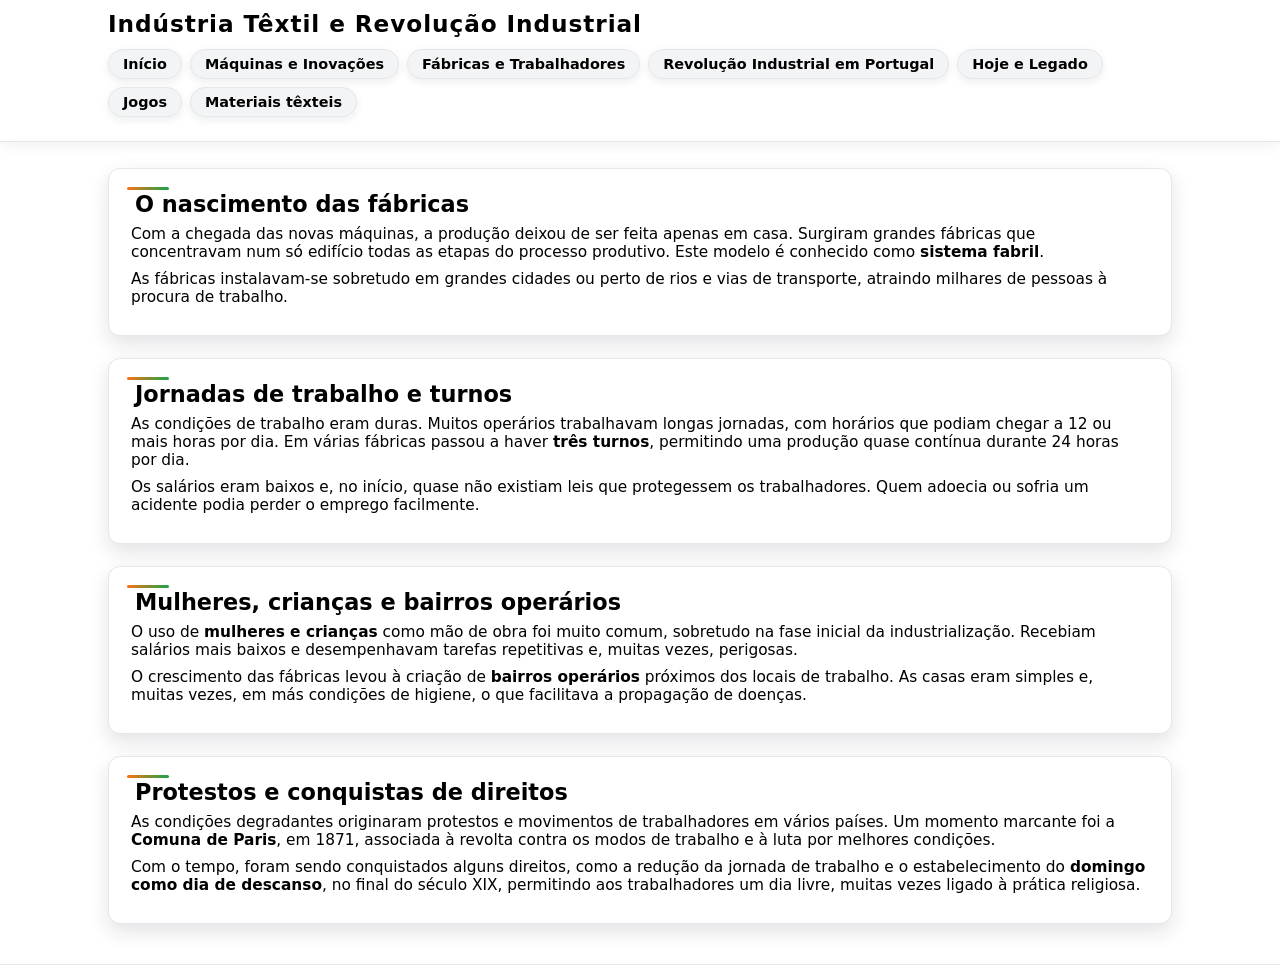
==== commit 1b992b97: "Update fabricas.html" ====
--- a/fabricas.html
+++ b/fabricas.html
@@ -15,6 +15,7 @@
     <a href="portugal.html">Revolução Industrial em Portugal</a>
     <a href="hoje.html">Hoje e Legado</a>
     <a href="jogos.html">Jogos</a>
+    <a href="materiais.html">Materiais têxteis</a>
   </nav>
 </header>
 
--- a/style.css
+++ b/style.css
@@ -1,75 +1,42 @@
 /* =========================
-   FONTES E VARIÁVEIS
+   BASE GERAL DO SITE
    ========================= */
-@import url('https://fonts.googleapis.com/css2?family=Poppins:wght@300;400;600;700&display=swap');
-
-:root {
-  --bg-gradient: radial-gradient(circle at top, #27272f 0, #0b0b10 45%, #020617 100%);
-  --panel: rgba(15, 23, 42, 0.82);
-  --panel-soft: rgba(24, 24, 35, 0.78);
-  --border: rgba(248, 250, 252, 0.18);
-  --accent: #f97316;      /* laranja */
-  --accent-soft: #fed7aa;
-  --accent-2: #22c55e;    /* verde */
-  --text: #f9fafb;
-  --text-muted: #a1a1aa;
-  --radius: 14px;
-  --shadow: 0 18px 40px rgba(0, 0, 0, 0.65);
-  --max-width: 1100px;
-}
-
-/* Reset */
 * {
   margin: 0;
   padding: 0;
   box-sizing: border-box;
 }
 
-/* =========================
-   BASE
-   ========================= */
-html {
-  scroll-behavior: smooth;
-}
-
-body {
-  font-family: 'Poppins', system-ui, -apple-system, BlinkMacSystemFont, sans-serif;
-  background: var(--bg-gradient);
-  color: var(--text);
-  line-height: 1.7;
-}
-
-/* =========================
-   HEADER + NAVBAR (GLASS)
-   ========================= */
+html, body {
+  margin: 0;
+  padding: 0;
+  background: #ffffff;
+  color: #000000;
+  font-family: 'Nunito', system-ui, -apple-system, BlinkMacSystemFont, sans-serif;
+}
+
+/* HEADER + NAV */
 header {
   position: sticky;
   top: 0;
   z-index: 20;
-  background: linear-gradient(
-      135deg,
-      rgba(15, 23, 42, 0.96),
-      rgba(15, 23, 42, 0.86)
-    );
-  backdrop-filter: blur(20px);
-  -webkit-backdrop-filter: blur(20px);
-  border-bottom: 1px solid var(--border);
-  box-shadow: var(--shadow);
+  background: #ffffff;
+  border-bottom: 1px solid #e5e7eb;
+  box-shadow: 0 4px 12px rgba(15, 23, 42, 0.06);
 }
 
 header h1 {
-  max-width: var(--max-width);
+  max-width: 1100px;
   margin: 0 auto;
   padding: 10px 18px 0;
   font-size: 1.45rem;
   font-weight: 700;
   letter-spacing: 0.04em;
-  color: var(--accent-soft);
-}
-
-/* NAV */
+  color: #000000;
+}
+
 nav {
-  max-width: var(--max-width);
+  max-width: 1100px;
   margin: 4px auto 10px;
   padding: 8px 18px 14px;
   display: flex;
@@ -78,41 +45,30 @@
 }
 
 nav a {
-  color: var(--text-muted);
+  color: #000000;
   text-decoration: none;
   padding: 6px 14px;
   border-radius: 999px;
-  font-weight: 500;
+  font-weight: 600;
   font-size: 0.9rem;
-  background: rgba(15, 23, 42, 0.78);
-  border: 1px solid rgba(248, 250, 252, 0.06);
-  backdrop-filter: blur(12px);
-  -webkit-backdrop-filter: blur(12px);
-  box-shadow: 0 10px 22px rgba(0, 0, 0, 0.5);
+  background: #f3f4f6;
+  border: 1px solid #e5e7eb;
+  box-shadow: 0 3px 8px rgba(15, 23, 42, 0.08);
   transition: background 0.2s ease, color 0.2s ease, transform 0.12s ease,
     box-shadow 0.12s ease, border-color 0.2s ease;
 }
 
 nav a:hover {
-  background: rgba(15, 23, 42, 0.98);
-  color: var(--accent-soft);
-  border-color: rgba(248, 250, 252, 0.3);
+  background: #ffffff;
+  color: #000000;
+  border-color: #fed7aa;
   transform: translateY(-1px);
-  box-shadow: 0 16px 30px rgba(0, 0, 0, 0.65);
-}
-
-/* Responsivo */
-@media (max-width: 720px) {
-  header h1 {
-    font-size: 1.15rem;
-  }
-}
-
-/* =========================
-   MAIN / SEÇÕES (PAINÉIS)
-   ========================= */
+  box-shadow: 0 7px 14px rgba(15, 23, 42, 0.14);
+}
+
+/* MAIN E SEÇÕES */
 main {
-  max-width: var(--max-width);
+  max-width: 1100px;
   margin: 26px auto 40px;
   padding: 0 18px;
 }
@@ -121,32 +77,13 @@
   position: relative;
   margin-bottom: 22px;
   padding: 22px 22px 20px;
-  border-radius: var(--radius);
-  background: linear-gradient(
-      145deg,
-      var(--panel),
-      var(--panel-soft)
-    );
-  border: 1px solid var(--border);
-  backdrop-filter: blur(25px);
-  -webkit-backdrop-filter: blur(25px);
-  box-shadow: var(--shadow);
+  border-radius: 12px;
+  background: #ffffff;
+  border: 1px solid #e5e7eb;
+  box-shadow: 0 8px 20px rgba(15, 23, 42, 0.12);
   overflow: hidden;
 }
 
-/* brilho decorativo */
-section::before {
-  content: "";
-  position: absolute;
-  top: -40px;
-  right: -40px;
-  width: 160px;
-  height: 160px;
-  background: radial-gradient(circle, rgba(248, 250, 252, 0.13), transparent);
-  opacity: 0.9;
-}
-
-/* barra colorida junto ao título */
 section::after {
   content: "";
   position: absolute;
@@ -155,29 +92,27 @@
   width: 42px;
   height: 3px;
   border-radius: 999px;
-  background: linear-gradient(90deg, var(--accent), var(--accent-2));
-}
-
-/* =========================
-   TÍTULOS E TEXTO
-   ========================= */
+  background: linear-gradient(90deg, #f97316, #16a34a);
+}
+
+/* TÍTULOS E TEXTO */
 h2 {
-  font-size: 1.45rem;
-  color: var(--accent-soft);
+  font-size: 1.4rem;
+  color: #000000;
   margin-bottom: 8px;
   padding-left: 4px;
 }
 
 h3 {
   font-size: 1.1rem;
-  color: var(--accent);
+  color: #000000;
   margin-top: 12px;
   margin-bottom: 4px;
 }
 
 p {
   font-size: 0.96rem;
-  color: var(--text);
+  color: #000000;
   margin-bottom: 9px;
 }
 
@@ -187,12 +122,10 @@
 
 .sub {
   font-size: 0.88rem;
-  color: var(--text-muted);
-}
-
-/* =========================
-   LISTAS
-   ========================= */
+  color: #000000;
+}
+
+/* LISTAS */
 ul {
   list-style: none;
   margin-top: 8px;
@@ -202,7 +135,7 @@
   position: relative;
   padding-left: 22px;
   margin-bottom: 6px;
-  color: var(--text);
+  color: #000000;
   font-size: 0.95rem;
 }
 
@@ -214,38 +147,49 @@
   width: 7px;
   height: 7px;
   border-radius: 999px;
-  background: radial-gradient(circle, var(--accent), var(--accent-2));
-}
-
-/* =========================
-   IMAGENS
-   ========================= */
+  background: radial-gradient(circle, #f97316, #16a34a);
+}
+
+/* LINKS NO CONTEÚDO */
+main a {
+  color: #000000;
+  text-decoration: underline;
+  text-underline-offset: 3px;
+  text-decoration-thickness: 2px;
+}
+
+main a:hover {
+  color: #000000;
+}
+
+/* IMAGENS */
 img {
   max-width: 100%;
   height: auto;
   border-radius: 12px;
   display: block;
   margin: 10px auto 0;
-  box-shadow: 0 16px 35px rgba(0, 0, 0, 0.7);
-  border: 1px solid rgba(248, 250, 252, 0.12);
+  box-shadow: 0 10px 22px rgba(15, 23, 42, 0.2);
+  border: 1px solid #e5e7eb;
+}
+
+/* FOOTER */
+footer {
+  background: #f3f4f6;
+  border-top: 1px solid #e5e7eb;
+}
+
+footer p {
+  max-width: 1100px;
+  margin: 0 auto;
+  padding: 14px 18px;
+  text-align: center;
+  font-size: 0.9rem;
+  color: #000000;
 }
 
 /* =========================
-   LINKS NO CONTEÚDO
-   ========================= */
-main a {
-  color: var(--accent-soft);
-  text-decoration: underline;
-  text-underline-offset: 3px;
-  text-decoration-thickness: 2px;
-}
-
-main a:hover {
-  color: var(--accent-2);
-}
-
-/* =========================
-   SOPA DE LETRAS (para jogos.html)
+   SOPA DE LETRAS – NOVO CÓDIGO
    ========================= */
 .sopa-container {
   display: flex;
@@ -260,17 +204,18 @@
   user-select: none;
 }
 
+/* fundo escuro, letras claras bem visíveis */
 .sopa-grid td {
   width: 32px;
   height: 32px;
   text-align: center;
   vertical-align: middle;
-  border: 1px solid rgba(248, 250, 252, 0.25);
+  border: 1px solid #cbd5e1;
   font-weight: 600;
   text-transform: uppercase;
   cursor: pointer;
-  background-color: rgba(15, 23, 42, 0.9);
-  color: #f9fafb; /* letras sempre visíveis */
+  background-color: #111827;
+  color: #f9fafb;
   transition: background 0.15s ease, color 0.15s ease, transform 0.08s ease;
 }
 
@@ -302,14 +247,14 @@
 }
 
 .lista-palavras span {
-  background: rgba(24, 24, 35, 0.85);
+  background: #e5f0ff;
   border-radius: 999px;
   padding: 4px 10px;
-  font-size: 0.85rem;
+  font-size: 0.9rem;
   font-weight: 600;
   text-transform: uppercase;
-  color: var(--accent-soft);
-  border: 1px solid rgba(248, 250, 252, 0.18);
+  color: #1f4f7b;
+  border: 1px solid #bfdbfe;
 }
 
 .lista-palavras span.encontrada {
@@ -319,7 +264,7 @@
 
 .dica {
   font-size: 0.9rem;
-  color: var(--text-muted);
+  color: #6b7280;
   text-align: center;
   margin-top: 6px;
 }
@@ -335,21 +280,17 @@
 .botoes-jogo button {
   padding: 6px 14px;
   border-radius: 999px;
-  border: 1px solid rgba(248, 250, 252, 0.25);
-  background: rgba(24, 24, 35, 0.9);
-  color: var(--text);
+  border: none;
+  background: #1f4f7b;
+  color: #ffffff;
   font-weight: 600;
   cursor: pointer;
-  box-shadow: 0 10px 24px rgba(0, 0, 0, 0.55);
-  transition: background 0.2s ease, transform 0.1s ease, box-shadow 0.1s ease,
-    border-color 0.2s ease;
+  transition: background 0.2s ease, transform 0.1s ease;
 }
 
 .botoes-jogo button:hover {
-  background: rgba(15, 23, 42, 1);
-  border-color: var(--accent-soft);
+  background: #2b74c8;
   transform: translateY(-1px);
-  box-shadow: 0 14px 30px rgba(0, 0, 0, 0.7);
 }
 
 .mensagem {
@@ -357,30 +298,10 @@
   font-size: 0.95rem;
   text-align: center;
   font-weight: 600;
-}
-
-/* =========================
-   FOOTER
-   ========================= */
-footer {
-  background: rgba(3, 7, 18, 0.96);
-  border-top: 1px solid var(--border);
-  backdrop-filter: blur(14px);
-  -webkit-backdrop-filter: blur(14px);
-}
-
-footer p {
-  max-width: var(--max-width);
-  margin: 0 auto;
-  padding: 14px 18px;
-  text-align: center;
-  font-size: 0.9rem;
-  color: var(--text-muted);
-}
-
-/* =========================
-   RESPONSIVO EXTRA
-   ========================= */
+  color: #000000;
+}
+
+/* RESPONSIVO EXTRA */
 @media (max-width: 480px) {
   main {
     padding: 0 12px;
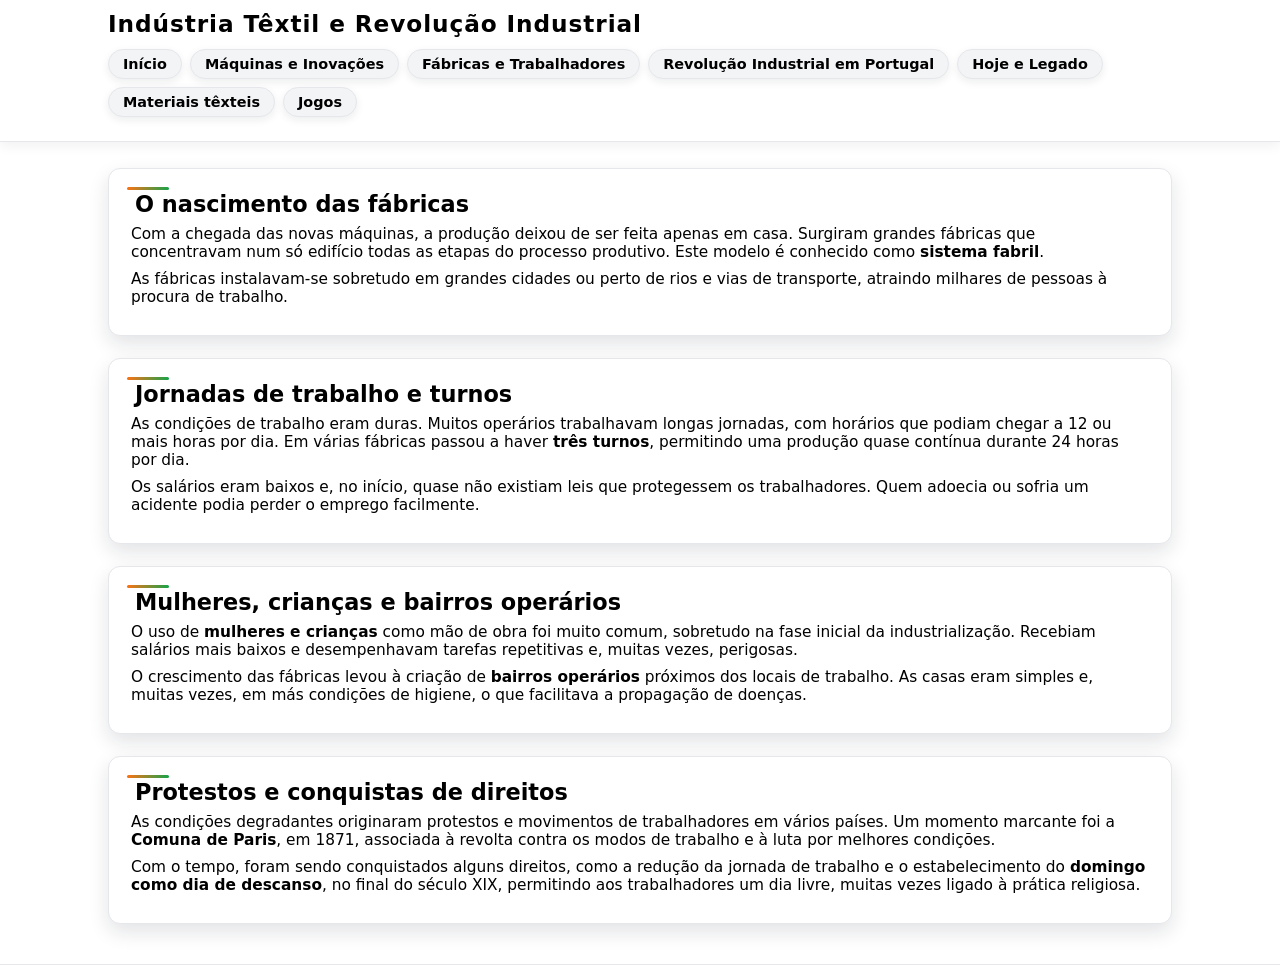
==== commit 18fa96a4: "Update fabricas.html" ====
--- a/fabricas.html
+++ b/fabricas.html
@@ -14,8 +14,8 @@
     <a href="fabricas.html">Fábricas e Trabalhadores</a>
     <a href="portugal.html">Revolução Industrial em Portugal</a>
     <a href="hoje.html">Hoje e Legado</a>
+    <a href="materiais.html">Materiais têxteis</a>
     <a href="jogos.html">Jogos</a>
-    <a href="materiais.html">Materiais têxteis</a>
   </nav>
 </header>
 
